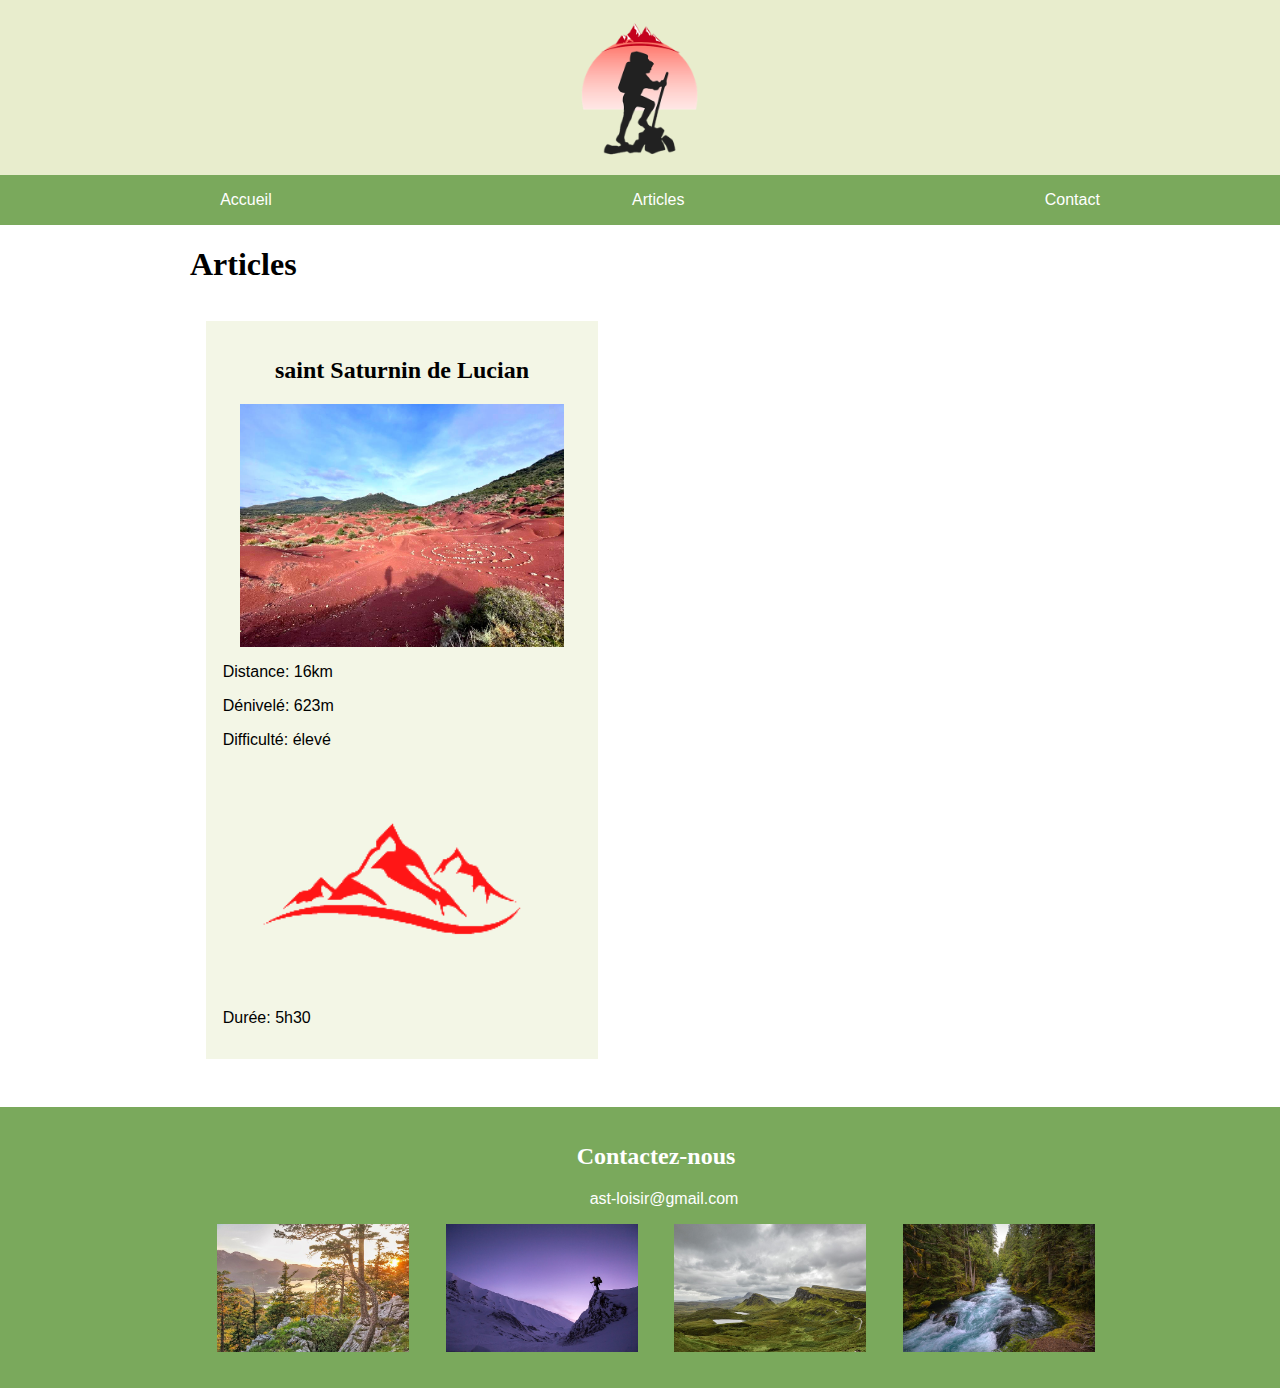
==== Articles/articles.html @ 27c011a1 "commit 15/04" ====
<!DOCTYPE html>
<html lang="fr">
  <head>
    <meta charset="UTF-8" />
    <meta http-equiv="X-UA-Compatible" content="IE=edge" />
    <meta name="viewport" content="width=device-width, initial-scale=1.0" />
    <link rel="stylesheet" href="articles_style.css" />
    <title>Articles</title>
  </head>
  <body>
    <header>
      <img src="../src/images/logo_header.png" alt="logo du site" />
      <nav>
        <ul>
          <li><a href="../index.html"> Accueil</a></li>
          <li><a href="Articles/articles.html"> Articles</a></li>
          <li><a href="#contact"> Contact</a></li>
        </ul>
      </nav>
    </header>
    <main class="container">
      <h1>Articles</h1>
      <section class="all-articles">
        <div class="article-box">
          <h2>saint Saturnin de Lucian</h2>
          <img
            src="../src/images/image_last_article.jpg"
            alt="Image de Saint Saturnin de Lucian "
          />
          <div class="informations">
            <p>Distance: 16km</p>
            <p>Dénivelé: 623m</p>
            <p>
              Difficulté: élevé
              <img
                src="../src/Logo_niveaux/Difficile.png"
                alt="Logo niveau difficile"
              />
            </p>
            <p>Durée: 5h30</p>
          </div>
        </div>
      </section>
    </main>
    <footer id="contact">
      <div class="footer-mail">
        <h2>Contactez-nous</h2>
        <i class="fa-solid fa-envelope fa-xl"></i>
        <a mailto="#">ast-loisir@gmail.com</a>
      </div>
      <div class="images-footer">
        <img src="../src/images/footer_1.jpg" alt="Paysage en randonnée" />
        <img src="../src/images/footer_2.jpg" alt="Paysage en randonnée" />
        <img src="../src/images/footer_3.jpg" alt="Paysage en randonnée" />
        <img src="../src/images/footer_4.jpg" alt="Paysage en randonnée" />
      </div>
    </footer>
  </body>
</html>
---- Articles/articles_style.css ----
/**********************************************
                    GLOBAL 
********************************************/
html {
  scroll-behavior: smooth;
}

body {
  width: 100%;
  font-size: 16px;
  font-family: sans-serif;
  margin: 0;
  padding: 0;
  overflow-x: hidden;
}
.container {
  width: 90%;
  margin: auto;
  max-width: 900px;
}
a {
  text-decoration: none;
}
h1,
h2,
h3 {
  font-family: "Lora", serif;
}

/********************************************
                      HEADER
  *********************************************/
header {
  width: 100%;
  display: flex;
  flex-direction: column;
  align-items: center;
  background-color: rgba(226, 233, 192, 0.8);
}
header img {
  width: 200px;
  height: auto;
}
header nav {
  width: 100%;
  background-color: #7aa95c;
}
header ul {
  display: flex;
  justify-content: space-around;
  list-style: none;
}
header ul li {
  justify-content: space-around;
}
header ul li a {
  color: #fff;
  font-size: 1rem;
}
header ul li a:hover {
  font-weight: bold;
  color: #e2e9c0;
  text-decoration: underline;
  text-underline-offset: 5px;
}

/***************************************************************
                        ARTICLE
**************************************************************/
.all-articles {
  display: flex;
  flex-wrap: wrap;
}
.article-box {
  background-color: rgba(226, 233, 192, 0.4);
  display: flex;
  flex-direction: column;
  align-items: center;
  padding: 1em;
  margin: 1em;
  width: 40%;
}
.article-box img {
  width: 90%;
}
/***************************************************************
                        FOOTER
**************************************************************/
footer {
  width: 100%;
  background-color: #7aa95c;
  text-align: center;
  color: #fff;
  padding: 1em;
  margin-top: 2em;
}

.footer-mail i {
  margin: 0 0.5em;
}
footer img {
  width: 15%;
  margin: 1em 1em;
}
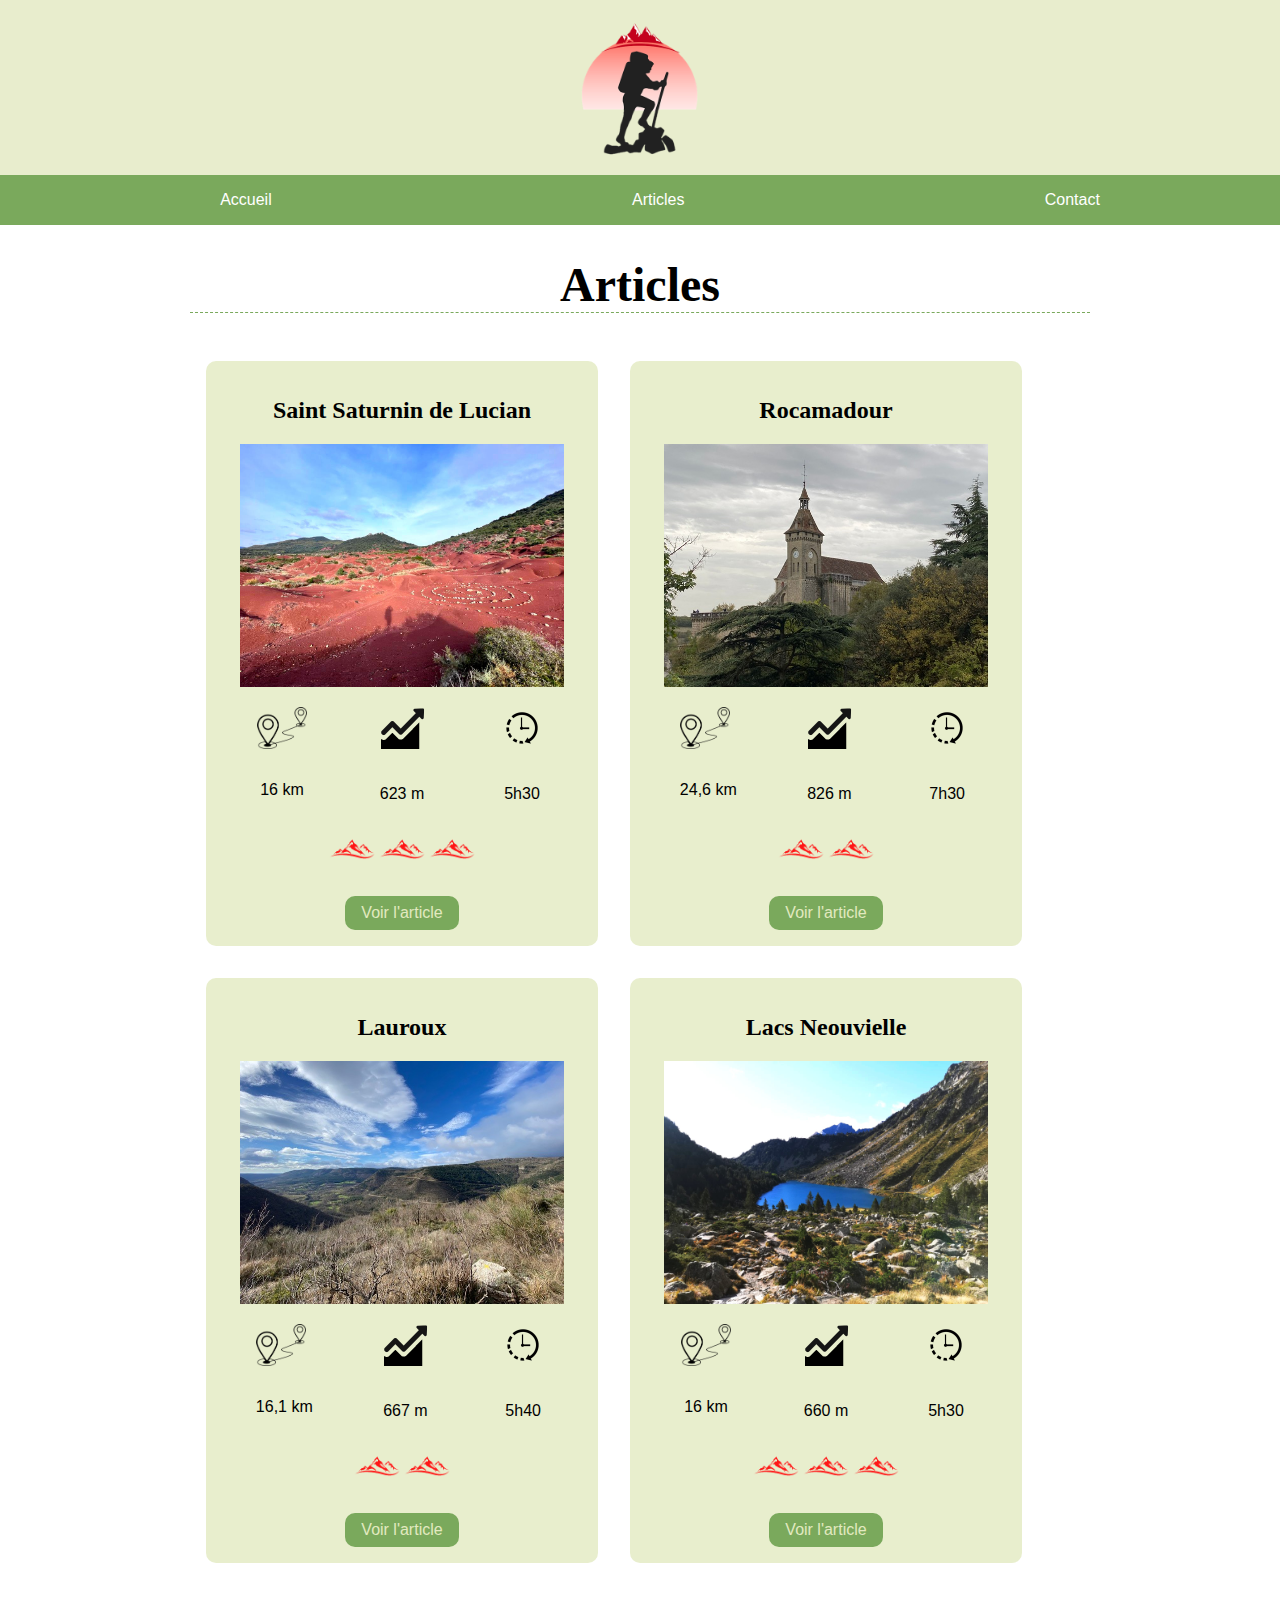
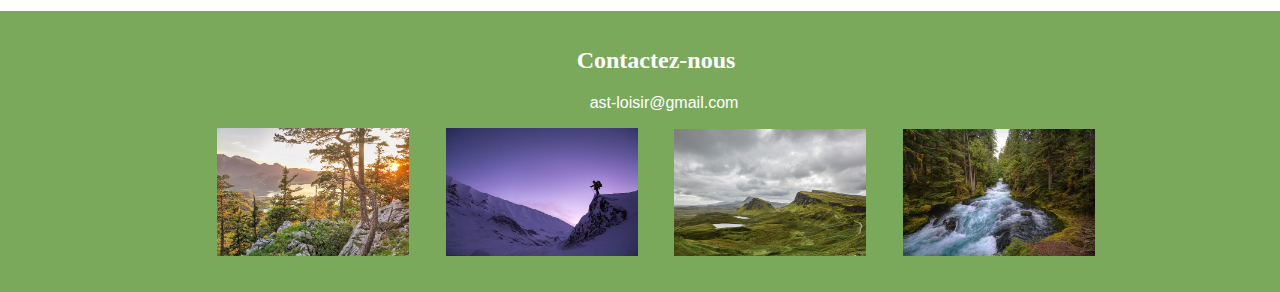
==== commit 1e1c2ec4: "new commit" ====
--- a/Articles/articles.html
+++ b/Articles/articles.html
@@ -21,25 +21,162 @@
     <main class="container">
       <h1>Articles</h1>
       <section class="all-articles">
-        <div class="article-box">
-          <h2>saint Saturnin de Lucian</h2>
+        <article class="article-box">
+          <h2>Saint Saturnin de Lucian</h2>
           <img
             src="../src/images/image_last_article.jpg"
             alt="Image de Saint Saturnin de Lucian "
           />
           <div class="informations">
-            <p>Distance: 16km</p>
-            <p>Dénivelé: 623m</p>
+            <div class="distance">
+              <img
+                src="../src/Logo_niveaux/logo_distance.png"
+                alt="Logo distance"
+              />
+              <p>16 km</p>
+            </div>
+            <div class="high">
+              <img
+                src="../src/Logo_niveaux/logo_denivele.png"
+                alt="Logo denivele"
+              />
+              <p>623 m</p>
+            </div>
+            <div class="time">
+              <img src="../src/Logo_niveaux/logo_temps.png" alt="Logo temps" />
+              <p>5h30</p>
+            </div>
+          </div>
+          <div class="levels">
             <p>
-              Difficulté: élevé
               <img
+                src="../src/Logo_niveaux/Difficile.png"
+                alt="Logo niveau difficile"
+              /><img
+                src="../src/Logo_niveaux/Difficile.png"
+                alt="Logo niveau difficile"
+              /><img
                 src="../src/Logo_niveaux/Difficile.png"
                 alt="Logo niveau difficile"
               />
             </p>
-            <p>Durée: 5h30</p>
           </div>
-        </div>
+          <a href="#"><button>Voir l'article</button></a>
+        </article>
+        <article class="article-box">
+          <h2>Rocamadour</h2>
+          <img src="../src/Rocamadour/4.jpg" alt="Image de Rocamadour " />
+          <div class="informations">
+            <div class="distance">
+              <img
+                src="../src/Logo_niveaux/logo_distance.png"
+                alt="Logo distance"
+              />
+              <p>24,6 km</p>
+            </div>
+            <div class="high">
+              <img
+                src="../src/Logo_niveaux/logo_denivele.png"
+                alt="Logo denivele"
+              />
+              <p>826 m</p>
+            </div>
+            <div class="time">
+              <img src="../src/Logo_niveaux/logo_temps.png" alt="Logo temps" />
+              <p>7h30</p>
+            </div>
+          </div>
+          <div class="levels">
+            <p>
+              <img
+                src="../src/Logo_niveaux/Difficile.png"
+                alt="Logo niveau difficile"
+              /><img
+                src="../src/Logo_niveaux/Difficile.png"
+                alt="Logo niveau difficile"
+              />
+            </p>
+          </div>
+          <a href="#"><button>Voir l'article</button></a>
+        </article>
+        <article class="article-box">
+          <h2>Lauroux</h2>
+          <img src="../src/Lauroux/4.jpg" alt="Image de Lauroux " />
+          <div class="informations">
+            <div class="distance">
+              <img
+                src="../src/Logo_niveaux/logo_distance.png"
+                alt="Logo distance"
+              />
+              <p>16,1 km</p>
+            </div>
+            <div class="high">
+              <img
+                src="../src/Logo_niveaux/logo_denivele.png"
+                alt="Logo denivele"
+              />
+              <p>667 m</p>
+            </div>
+            <div class="time">
+              <img src="../src/Logo_niveaux/logo_temps.png" alt="Logo temps" />
+              <p>5h40</p>
+            </div>
+          </div>
+          <div class="levels">
+            <p>
+              <img
+                src="../src/Logo_niveaux/Difficile.png"
+                alt="Logo niveau difficile"
+              /><img
+                src="../src/Logo_niveaux/Difficile.png"
+                alt="Logo niveau difficile"
+              />
+            </p>
+          </div>
+          <a href="#"><button>Voir l'article</button></a>
+        </article>
+        <article class="article-box">
+          <h2>Lacs Neouvielle</h2>
+          <img
+            src="../src/Lacs_neouvielle/19.JPG"
+            alt="Image du Lac de Neouvielle "
+          />
+          <div class="informations">
+            <div class="distance">
+              <img
+                src="../src/Logo_niveaux/logo_distance.png"
+                alt="Logo distance"
+              />
+              <p>16 km</p>
+            </div>
+            <div class="high">
+              <img
+                src="../src/Logo_niveaux/logo_denivele.png"
+                alt="Logo denivele"
+              />
+              <p>660 m</p>
+            </div>
+            <div class="time">
+              <img src="../src/Logo_niveaux/logo_temps.png" alt="Logo temps" />
+              <p>5h30</p>
+            </div>
+          </div>
+          <div class="levels">
+            <p>
+              <img
+                src="../src/Logo_niveaux/Difficile.png"
+                alt="Logo niveau difficile"
+              /><img
+                src="../src/Logo_niveaux/Difficile.png"
+                alt="Logo niveau difficile"
+              /><img
+                src="../src/Logo_niveaux/Difficile.png"
+                alt="Logo niveau difficile"
+              />
+            </p>
+          </div>
+          <a href="#"><button>Voir l'article</button></a>
+        </article>
       </section>
     </main>
     <footer id="contact">
--- a/Articles/articles_style.css
+++ b/Articles/articles_style.css
@@ -13,6 +13,7 @@
   padding: 0;
   overflow-x: hidden;
 }
+
 .container {
   width: 90%;
   margin: auto;
@@ -63,7 +64,14 @@
   text-decoration: underline;
   text-underline-offset: 5px;
 }
-
+/***************************************************************
+                        TITRE
+**************************************************************/
+h1 {
+  text-align: center;
+  font-size: 3rem;
+  border-bottom: 1px dashed #7aa95c;
+}
 /***************************************************************
                         ARTICLE
 **************************************************************/
@@ -72,17 +80,63 @@
   flex-wrap: wrap;
 }
 .article-box {
-  background-color: rgba(226, 233, 192, 0.4);
+  background-color: #e2e9c0ca;
   display: flex;
   flex-direction: column;
   align-items: center;
   padding: 1em;
   margin: 1em;
   width: 40%;
+  border-radius: 10px;
 }
 .article-box img {
   width: 90%;
+  margin-bottom: 1em;
 }
+.informations {
+  width: 100%;
+  display: flex;
+  justify-content: space-around;
+  align-items: center;
+  text-align: center;
+}
+
+.distance,
+.high,
+.time {
+  display: flex;
+  flex-direction: column;
+}
+.levels {
+  display: flex;
+  align-items: center;
+}
+.levels img {
+  width: 50px;
+}
+
+.distance img,
+.high img,
+.time img {
+  width: 50px;
+}
+
+button {
+  padding: 0.5em 1em;
+  background-color: #7aa95c;
+  border: 0;
+  border-radius: 10px;
+  font-size: 1rem;
+  color: #e2e9c0;
+  cursor: pointer;
+}
+
+button:hover {
+  background-color: #e2e9c0;
+  border: 2px solid #7aa95c;
+  color: #7aa95c;
+}
+
 /***************************************************************
                         FOOTER
 **************************************************************/
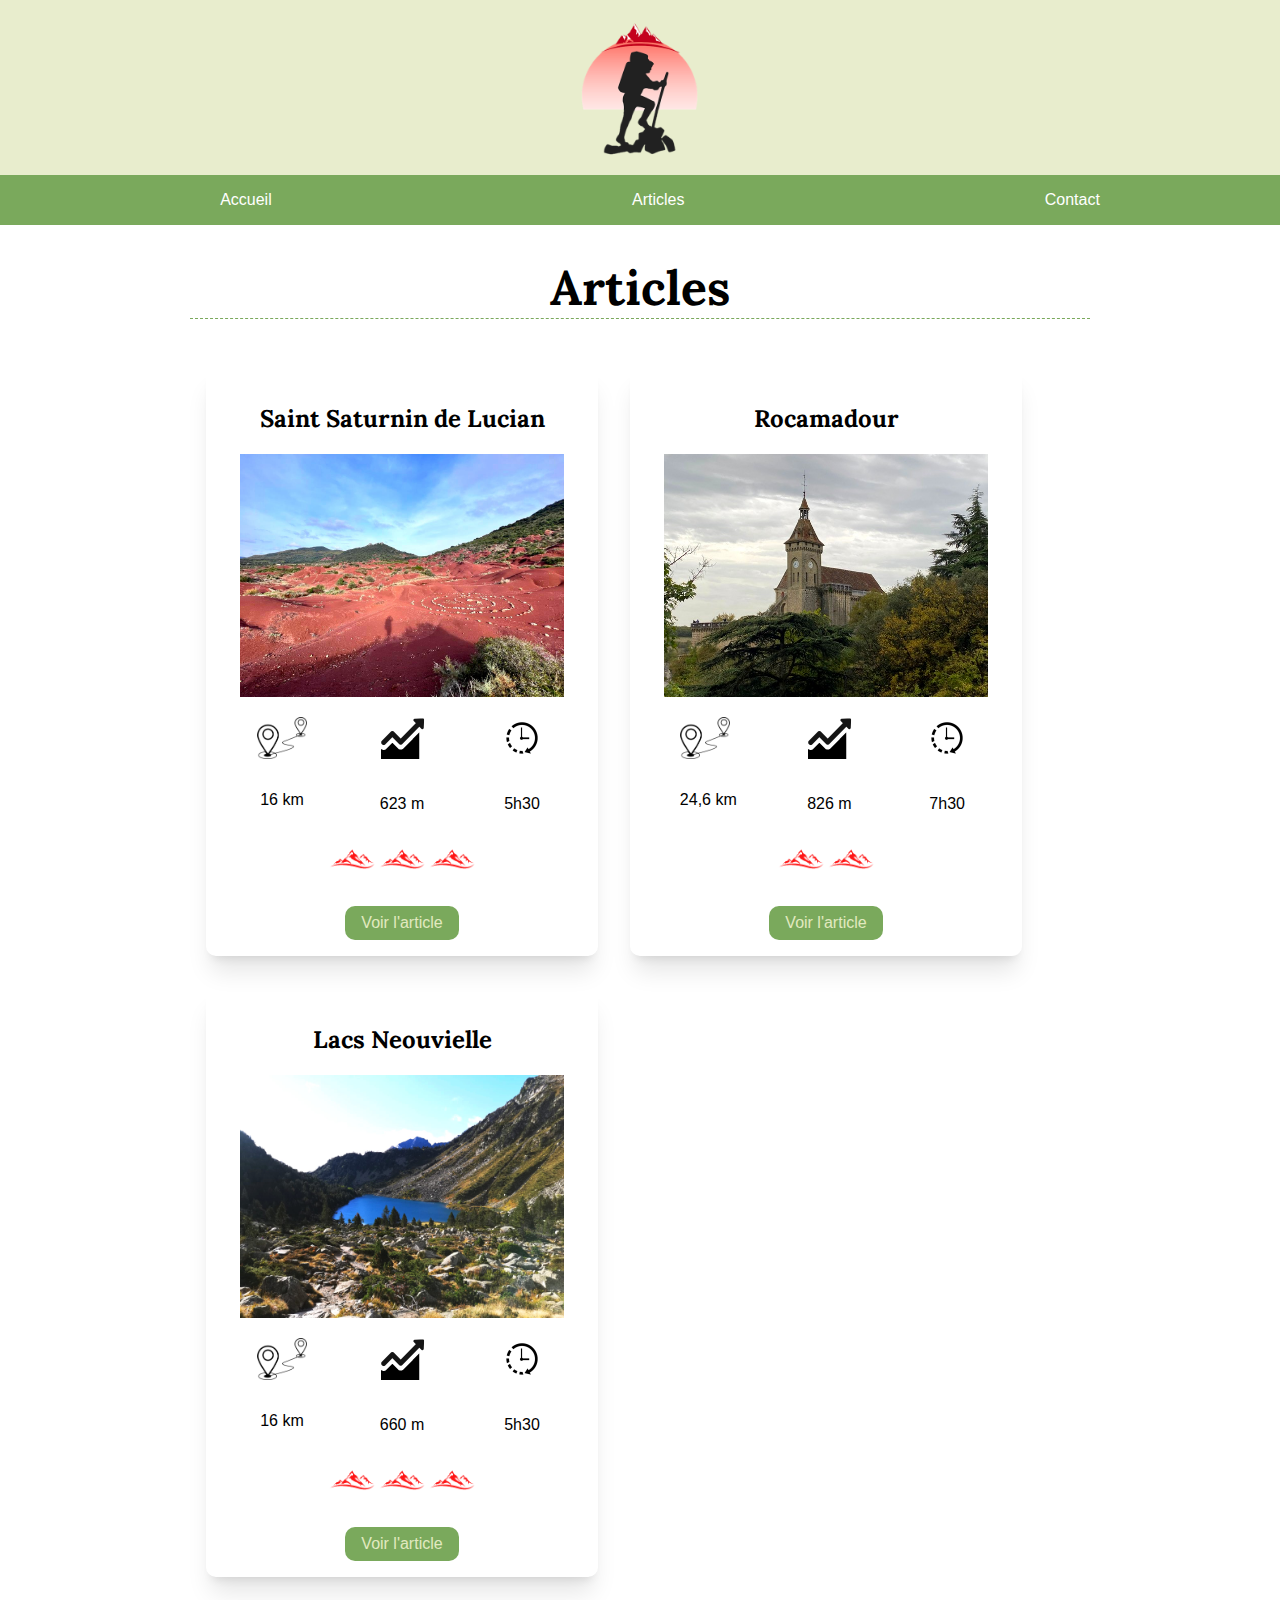
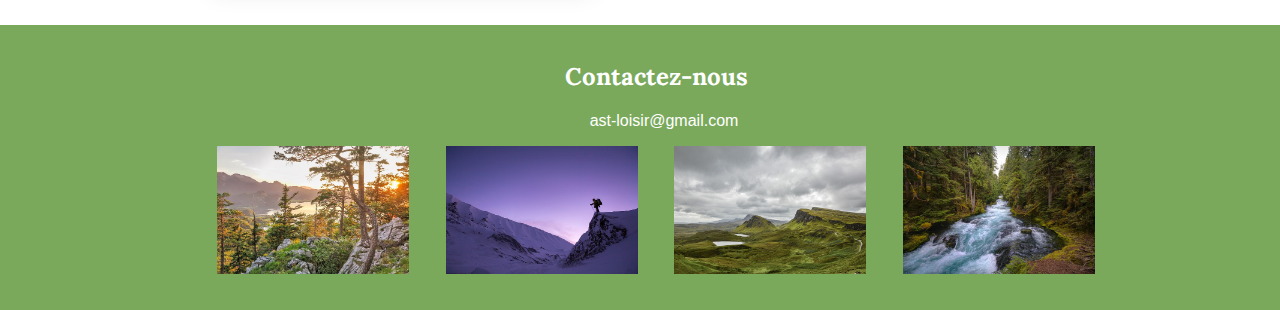
==== commit c7d020af: "new commit 24/04" ====
--- a/Articles/articles.html
+++ b/Articles/articles.html
@@ -5,6 +5,13 @@
     <meta http-equiv="X-UA-Compatible" content="IE=edge" />
     <meta name="viewport" content="width=device-width, initial-scale=1.0" />
     <link rel="stylesheet" href="articles_style.css" />
+    <link rel="stylesheet" href="style.css" />
+    <link rel="preconnect" href="https://fonts.googleapis.com" />
+    <link rel="preconnect" href="https://fonts.gstatic.com" crossorigin />
+    <link
+      href="https://fonts.googleapis.com/css2?family=Lora&display=swap"
+      rel="stylesheet"
+    />
     <title>Articles</title>
   </head>
   <body>
@@ -61,7 +68,9 @@
               />
             </p>
           </div>
-          <a href="#"><button>Voir l'article</button></a>
+          <a href="../Saint_saturnin/Saint_saturnin.html"
+            ><button>Voir l'article</button></a
+          >
         </article>
         <article class="article-box">
           <h2>Rocamadour</h2>
@@ -97,9 +106,11 @@
               />
             </p>
           </div>
-          <a href="#"><button>Voir l'article</button></a>
+          <a href="../Rocamadour/rocamadour.html"
+            ><button>Voir l'article</button></a
+          >
         </article>
-        <article class="article-box">
+        <!-- <article class="article-box">
           <h2>Lauroux</h2>
           <img src="../src/Lauroux/4.jpg" alt="Image de Lauroux " />
           <div class="informations">
@@ -134,7 +145,7 @@
             </p>
           </div>
           <a href="#"><button>Voir l'article</button></a>
-        </article>
+        </article> -->
         <article class="article-box">
           <h2>Lacs Neouvielle</h2>
           <img
@@ -175,7 +186,9 @@
               />
             </p>
           </div>
-          <a href="#"><button>Voir l'article</button></a>
+          <a href="../Lac_Neouvielle/Lac_neouvielle.html"
+            ><button>Voir l'article</button></a
+          >
         </article>
       </section>
     </main>
--- a/Articles/articles_style.css
+++ b/Articles/articles_style.css
@@ -80,13 +80,15 @@
   flex-wrap: wrap;
 }
 .article-box {
-  background-color: #e2e9c0ca;
+  /* background-color: #e2e9c0ca; */
   display: flex;
   flex-direction: column;
   align-items: center;
   padding: 1em;
   margin: 1em;
   width: 40%;
+  box-shadow: 0 20px 25px -5px rgb(0 0 0 / 0.1),
+    0 8px 10px -6px rgb(0 0 0 / 0.1);
   border-radius: 10px;
 }
 .article-box img {
@@ -156,3 +158,16 @@
   width: 15%;
   margin: 1em 1em;
 }
+/***************************************************************
+                        MEDIA QUERIES 
+**************************************************************/
+@media screen and (max-width: 715px) {
+  .all-articles {
+    display: flex;
+    flex-wrap: nowrap;
+    flex-direction: column;
+  }
+  .article-box {
+    width: 90%;
+  }
+}
